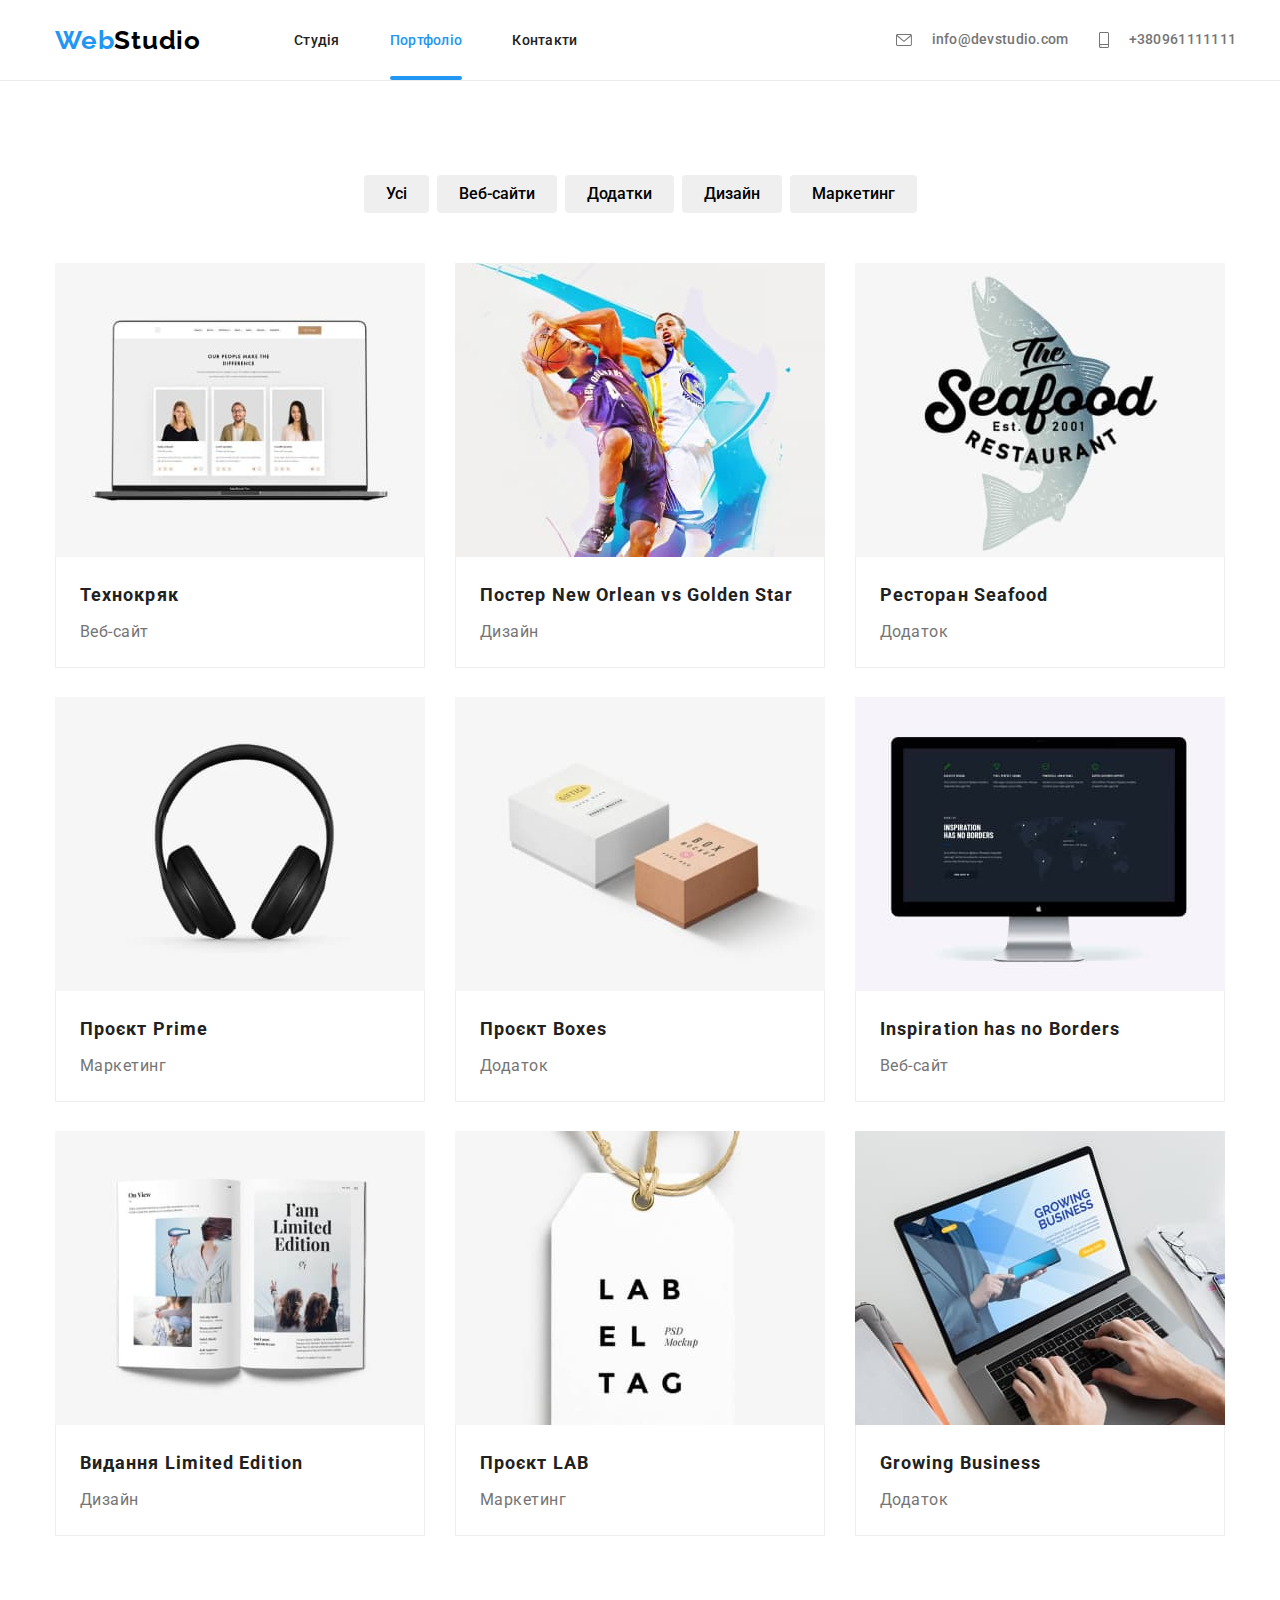
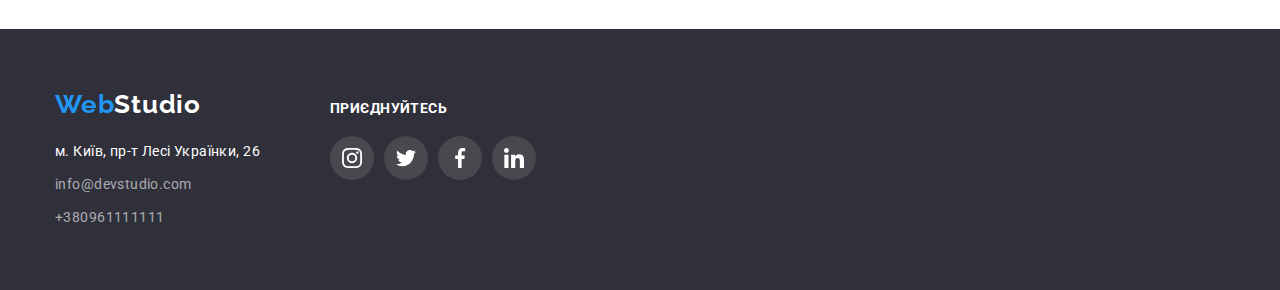
==== portfolio.html @ 07a8994a "Forms" ====
<!DOCTYPE html>
<html lang="uk">
  <head>
    <meta charset="UTF-8" />
    <meta http-equiv="X-UA-Compatible" content="IE=edge" />
    <meta name="viewport" content="width=device-width, initial-scale=1.0" />
    <title>Document</title>
    <link rel="preconnect" href="https://fonts.googleapis.com" />
    <link rel="preconnect" href="https://fonts.gstatic.com" crossorigin />
    <link
      href="https://fonts.googleapis.com/css2?family=Raleway:wght@700&family=Roboto:wght@400;500;700;900&display=swap"
      rel="stylesheet"
    />
    <link
      rel="stylesheet"
      href="https://cdnjs.cloudflare.com/ajax/libs/modern-normalize/1.1.0/modern-normalize.min.css"
    />
    <link rel="stylesheet" href="./css/styles.css" />
  </head>
  <body>
    <header class="page-header">
      <div class="container">
        <div class="page-header-container">
      <nav class="page-header-nav">
        <a href=".portfolio.html" lang="en" class="logo">
          <span class="logo-web">Web</span
          ><span class="logo-studio">Studio</span>
        </a>

        <ul class="site-nav">
          <li><a class="site-nav-st" href="./index.html">Студія</a></li>
          <li>
            <a class="site-nav-port" href="./portfolio.html">Портфоліо</a>
          </li>
          <li><a class="site-nav-contact" href="#">Контакти</a></li>
        </ul>
      </nav>

      <ul class="contact">
  <li class="email">
    <a href="" class="email-icon-link">
      <svg class="email-icon" width="16" height="12"> 
      <use href="./images/icons.svg#icon-envelope"></use>
      </svg>
      <p class="email-address">info@devstudio.com</p>
  </li>
</a>
<li class="phone">
    <a href="" class="phone-icon-link">
      <svg class="phone-icon" width="10" height="16">
      <use href="./images/icons.svg#icon-smartphone"></use>
      </svg>
      <p class="phone-number">+380961111111</p>
  </li>
</a>
</ul>
    </header>

    <main>
      <section class="buttons">
        <div class="container">
        <h1 class="visually-hidden">Приклади проектів</h1>
          <ul class="button">
            <li>
              <button class="buttons-filter" type="button">Усі</button>
            </li>
            <li>
              <button class="buttons-filter" type="button">Веб-сайти</button>
            </li>
            <li>
              <button class="buttons-filter" type="button">Додатки</button>
            </li>
            <li>
              <button class="buttons-filter" type="button">Дизайн</button>
            </li>
            <li>
              <button class="buttons-filter" type="button">Маркетинг</button>
            </li>
          </ul>

        <ul class="projects">
          <li class="project-item">
            <a href="" class="project-item-link">
            <div class="image-description"><img class="image"
              src="./images/techno.jpg"
              alt="Зображення ноутбука"
              width="370"/>
            <div class="project-description">
            <p class="project-description-text">
             Ресурс пропонує комплексні пропозиції з різним рівнем функціоналу та сервісів. Все це дозволить відвідувачу отримати вичерпні відомості про компанію чи приватну особу.
            </p>
            </div>
            </div>
            <div class="project-item-box">
            <h2 class="project-name">Технокряк</h2>
            <p class="category">Веб-сайт</p>
            </div>
            </a>
          </li>
          <li class="project-item">
            <a href="" class="project-item-link">
            <div class="image-description"><img class="image"
              src="./images/poster.jpg"
              alt="Люди грають в баскетбол"
              width="370"
            />
            <div class="project-description">
            <p>
            </p>
            </div>
            </div>
            <div class="project-item-box">
            <h2 class="project-name">Постер New Orlean vs Golden Star</h2>
            <p class="category">Дизайн</p>
            </div>
            </a>
          </li>
          <li class="project-item">
            <a href="" class="project-item-link">
            <div class="image-description"><img class="image"
              src="./images/seafood.jpg"
              alt="Емблема рибного ресторану"
              width="370"
            />
            <div class="project-description">
            <p>
            </p>
            </div>
            </div>
            <div class="project-item-box">
            <h2 class="project-name">Ресторан Seafood</h2>
            <p class="category">Додаток</p>
            </div>
            </a>
          </li>
          <li class="project-item">
            <a href="" class="project-item-link">
            <div class="image-description"><img class="image"
              src="./images/prime.jpg"
              alt="Зображення навушників"
              width="370"
            />
            <div class="project-description">
            <p>
            </p>
            </div>
            </div>
            <div class="project-item-box">
            <h2 class="project-name">Проєкт Prime</h2>
            <p class="category">Маркетинг</p>
            </div>
            </a>
          </li>
          <li class="project-item">
            <a href="" class="project-item-link">
           <div class="image-description"><img class="image"
              src="./images/boxes.jpg"
              alt="Зображення коробок"
              width="370"
            />
            <div class="project-description">
            <p>
            </p>
            </div>
            </div>
            <div class="project-item-box">
            <h2 class="project-name">Проєкт Boxes</h2>
            <p class="category">Додаток</p>
            </div>
            </a>
          </li>
          <li class="project-item">
            <a href="" class="project-item-link">
            <div class="image-description"><img class="image"
              src="./images/inspiration.jpg"
              alt="Зображення ком'ютера"
              width="370"
            />
            <div class="project-description">
            <p>
            </p>
            </div>
            </div>
            <div class="project-item-box">
            <h2 class="project-name">Inspiration has no Borders</h2>
            <p class="category">Веб-сайт</p>
            </div>
            </a>
          </li>
          <li class="project-item">
            <a href="" class="project-item-link">
           <div class="image-description"><img class="image" src="./images/le.jpg" alt="Зображення журналу" width="370" />
           <div class="project-description">
            <p>
            </p>
            </div>
           </div>
            <div class="project-item-box">
            <h2 class="project-name">Видання Limited Edition</h2>
            <p class="category">Дизайн</p>
            </div>
            </a>
          </li>
          <li class="project-item">
            <a href="" class="project-item-link">
           <div class="image-description"><img class="image" src="./images/lab.jpg" alt="Зображення тегу" width="370" />
           <div class="project-description">
            <p>
            </p>
            </div>
          </div> 
            <div class="project-item-box">
            <h2 class="project-name">Проєкт LAB</h2>
            <p class="category">Маркетинг</p>
            </div>
          </a>
          </li>
          <li class="project-item">
            <a href="" class="project-item-link">
           <div class="image-description"><img class="image"
              src="./images/gb.jpg"
              alt="Людина працює з ноутбуком"
              width="370"
            />
            <div class="project-description">
            <p>
            </p>
            </div>
            </div>
            <div class="project-item-box">
            <h2 class="project-name">Growing Business</h2>
            <p class="category">Додаток</p>
            </div>
            </a>
          </li>
        </ul>
      </section>
    </main>

    <footer class="footer">
    <div class="container footer-box">
        <div class="ag">
        <ul class="address-gen">
    <li><a href="./index.html" lang="en" class="footer-logo">
        <span class="footer-logo-web">Web</span
        ><span class="footer-logo-studio">Studio</span>
      </a>
    </li>
          <li class="footer-address-item-m">
            <a
              class="footer-address-map"
              href="https://goo.gl/maps/CPtrU1FHBa2aNyZL9"
              target="_blank"
              rel="noopener noreferrer nofollow"
              >м. Київ, пр-т Лесі Українки, 26</a
            >
          </li>
          <li class="footer-address-item-e">
            <a class="footer-address-email" href="">info@devstudio.com</a>
          </li>
          <li class="footer-address-item-p"><a class="footer-address-phone" href="">+380961111111</a></li>
        </ul>
        </div>
      </address> 
  
      <div class="sm">
      <h3 class="sm-join-header">Приєднуйтесь</h3>
      <ul class="sm-list">
  <li class="sm-item">
    <a href="" class="sm-link">
      <svg class="sm-icon" width="20" height="20"> 
      <use href="./images/icons.svg#icon-instagram-2"></use>
      </svg>
    </a>
   </li>
  <li class="sm-item">
    <a href="" class="sm-link">
      <svg class="sm-icon" width="20" height="20"> 
      <use href="./images/icons.svg#icon-twitter-1"></use>
      </svg>
    </a>
  </li>
<li class="sm-item">
    <a href="" class="sm-link">
      <svg class="sm-icon" width="20" height="20"> 
      <use href="./images/icons.svg#icon-facebook-1"></use>
      </svg>
    </a>
  </li>
  <li class="sm-item">
    <a href="" class="sm-link">
      <svg class="sm-icon" width="20" height="20"> 
      <use href="./images/icons.svg#icon-linkedin-1"></use>
      </svg>
    </a>
  </li>
      </ul>
      </div>
    </footer>
  </body>
</html>
---- css/styles.css ----
ul {
    list-style: none;
    padding: 0;
    margin: 0;
}

:root {
    --color-primary:#757575;
    --color-accent: #2196F3;
    --color-background: #FFFFFF;
}

body {
    color: var(--color-primary);
    font-size: 14px;
    background-color: var(--color-background);
    font-family: Roboto;
}

h1,
h2,
h3,
h4,
h5,
h6,
p 
ul {
    margin: 0;
}

.logo {
    text-decoration: none;
    font-family: Raleway;
    font-style: normal;
    font-weight: 700;
    font-size: 26px;
    line-height: 1.19;
    letter-spacing: 0.03em;
}

.logo-web {
    color: #2196F3;
}

.logo-studio {
    color:#000000
}

.site-nav-studio {
    position: relative;
    text-decoration: none;
    font-weight: 500;
    font-size: 14px;
    line-height: 1.14;
    color: #2196F3;
    letter-spacing: 0.02em;
    padding-bottom: 32px;
}

.site-nav-studio::after {
    position: absolute;
    display: block;
    width: 100%;
    height: 4px;
    background-color: currentColor;
    content: "";
    border-radius: 2px;
    bottom: 0;
}

.site-nav-portfolio:hover,
.portfolio-link:focus {
    color: #2196F3;
}

.site-nav-contact:hover,
.site-nav-contact:focus {
    color: #2196F3;
}

.site-nav-portfolio:focus {
    color: #2196F3;
}

.site-nav-studio:focus {
    color: #2196F3;
}

.site-nav-st:focus {
color: #2196F3;
}

.site-nav-portfolio {
    text-decoration: none;
    font-weight: 500;
    font-size: 14px;
    line-height: 1.14px;
    color: #212121;
    letter-spacing: 0.02em;
    padding-bottom: 32px;
}

.site-nav-contact {
    text-decoration: none;
    font-weight: 500;
    font-size: 14px;
    line-height: 1.14px;
    color: #212121;
    letter-spacing: 0.02em;
}

.contact-email:hover,
.contact-email:focus {
    color:#2196F3;
}

.contact-email {
    text-decoration: none;
    font-weight: 500;
    font-size: 14px;
    line-height: 1.14;
    color: #757575;
    letter-spacing: 0.02em;
}

.contact-phone:hover,
.contact-phone:focus {
    color: #2196F3;
}

.contact-phone {
    text-decoration: none;
    font-weight: 500;
    font-size: 14px;
    line-height: 1.14;
    color: #757575;
    letter-spacing: 0.02em;
}

.main {
    background-color: #2F303A;
}

.main-header {
    font-style: normal;
    font-weight: 900;
    font-size: 44px;
    line-height: 1.36;
    text-align: center;
    letter-spacing: 0.06em;
    text-transform: uppercase;
    color: #FFFFFF;
}
.main-button {    
    background-color: #2196F3;
    font-family: Roboto;
    font-weight: 700;
    font-size: 16px;
    line-height: 1.88;
    display: flex;
    align-items: center;
    text-align: center;
    color: #FFFFFF;
    cursor: pointer;
    letter-spacing: 0.06em;
    transition-property: background-color, color, box-shadow;
    transition-duration: 250ms;
    transition-timing-function: cubic-bezier(0.4, 0, 0.2, 1);
}

.main-button:hover {
    background-color: #FFFFFF;
    color: var(--color-accent);
    box-shadow: 0px 4px 4px rgba(0, 0, 0, 0.15);
}

.advantages-title {
    font-weight: 700;
    font-size: 14px;
    line-height: 1.14;
    text-transform: uppercase;
    color: #212121;
    letter-spacing: 0.03em;
}

.advantages-text {
    font-size: 14px;
    line-height: 1.71;
    color: #757575;
    letter-spacing: 0.03em;
}

.services {
    font-weight: 700;
    font-size: 36px;
    line-height: 1.17;
    color: #212121;
    letter-spacing: 0.03em;
}

.team {
    background-color: #F5F4FA;
}

.team-header {
    font-weight: 700;
    font-size: 36px;
    line-height: 1.17;
    color: #212121;
    letter-spacing: 0.03em;
}

.team-member {
    font-weight: 500;
    font-size: 16px;
    line-height: 1.19;
    color: #212121;
    letter-spacing: 0.03em;
}

.team-resp {
    font-size: 16px;
    line-height: 1.19;
    color: #757575;
    letter-spacing: 0.03em;
}

.footer {
    background-color: #2F303A;
}

.footer-logo-web {
    font-family: Raleway;
    font-weight: 700;
    font-size: 26px;
    line-height: 1.19;
    color: #2196F3;
    letter-spacing: 0.03em;
}

.footer-logo-studio {
    font-family: Raleway;
    font-weight: 700;
    font-size: 26px;
    line-height: 1.19;
    color: #FFFFFF;
    letter-spacing: 0.03em;
}

.footer-address-map:hover,
.footer-address-map:focus {
    color: #2196F3;
}

.footer-address-map {
    text-decoration: none;
    font-size: 14px;
    font-style: normal;
    line-height: 1.71;
    color: #FFFFFF;
    letter-spacing: 0.03em;
}

.footer-address-email:hover,
.footer-address-email:focus {
    color: #2196F3;
}

.footer-address-email {
    text-decoration: none;
    font-size: 14px;
    font-style: normal;
    line-height: 1.71;
    color: rgba(255, 255, 255, 0.6);
    letter-spacing: 0.03em;
}

.footer-address-phone:hover,
.footer-address-phone:focus {
    color: #2196F3;
}

.footer-address-phone {
    text-decoration: none;
    font-style: normal;
    font-size: 14px;
    line-height: 1.71;
    color: rgba(255, 255, 255, 0.6);
    letter-spacing: 0.03em;
}

.site-nav-st:hover,
.studio-link:focus {
    color: #2196F3;
}

.site-nav-st {
    text-decoration: none;
    font-weight: 500;
    font-size: 14px;
    line-height: 1.14px;
    color: #212121;
    letter-spacing: 0.02em;
}

.site-nav-port {
    position: relative;
    text-decoration: none;
    font-weight: 500;
    font-size: 14px;
    line-height: 1.14px;
    color: #2196F3;
    letter-spacing: 0.02em;
    padding-bottom: 32px;
   }

.site-nav-port::after {
    position: absolute;
    display: block;
    width: 100%;
    height: 4px;
    background-color: currentColor;
    content: "";
    border-radius: 2px;
    bottom: 0;
   }

.project-name {
    font-weight: 700;
    font-size: 18px;
    line-height: 2;
    color: #212121;
    letter-spacing: 0.06em;
}

.category {
    font-size: 16px;
    line-height: 1.88;
    color: #757575;
    letter-spacing: 0.03em;
}

.visually-hidden {
    position: absolute;
    white-space: nowrap;
    width: 1px;
    height: 1px;
    overflow: hidden;
    border: 0;
    padding: 0;
    clip: rect(0 0 0 0);
    clip-path: inset(50%);
    margin: -1px;
}

.page-header {
    border-bottom: 1px solid #ECECEC
}

.page-header-container {
    display: flex;
    align-items: center;
    /* padding-top: 24px;
    padding-bottom: 25px; */
}

.page-header-nav {
    display: flex;
    align-items: center;
    justify-content: space-between;
    flex-grow: 1;
}

.site-nav {
    display: flex;
    align-items: center;
    justify-content: space-between;
    gap: 50px;
    margin-left: 93px;
    padding-top: 32px;
    padding-bottom: 32px;
}

.contact {
    display: flex;
    align-items: center;
    justify-content: space-between;
    /* gap: 50px; */
    margin-left: 344px;
    padding-left: 0;
    /* padding-top: 32px;
    padding-bottom: 32px; */
}

.contact-email {
    margin-left: 10px;
}

.phone {
    margin-left: 30px;
}

.contact-phone {
    margin-left: 10px;
}

.main {
    display: flex;
    align-items: center;
    border: 1px solid #000000;
    justify-content: center;
    padding-top: 200px;
    padding-bottom: 200px;
}

.main-header {
    display: flex;
    max-width: 696px;
    text-align: center;
    margin: 0 auto;
}

.main-button {
    display:flex;
    margin: 0 auto;
    padding: 10px 32px;
    border-radius: 4px;
    border: transparent;
    margin-top: 30px;
}

.container {
    width: 1200px;
    padding: 0 15px;
    margin: 0 auto;
}

.advantages {
    padding-top: 94px;
    padding-bottom: 94px;
}

.advantages-list {
    display: flex;
    gap: 30px;
}

.advantages-item {
    width: 270px;
}

.advantages-text {
    padding-top: 0;
    padding-bottom: 0;
    margin-top: 0;
    margin-bottom: 0;
}

.advantages-title {
    margin-bottom: 10px;
}

.p {
    margin-top: 0;
    margin-bottom: 0;
}

.services {
    text-align: center;
    border-radius: nullpx;
    margin-bottom: 50px;
}

.services-list {
    padding-bottom: 94px;
}

.services-list-container {
    display: flex;
    justify-content: center;
    gap: 30px;
}

.team {
    padding-top: 94px;
    padding-bottom: 94px;
}

.team-header {
    text-align: center;
    border-radius: nullpx;
    margin-bottom: 50px;
}

.team-cards {
    display: flex;
    align-items: center;
    gap: 30px;
    justify-content: center;
}

.team-member-intro {
    padding-top: 30px;
}

.team-member {
    text-align: center;
}

.team-resp {
    text-align: center;
    margin-top: 10px;
    margin-bottom: 0;
}

.team-cards-item {
    background-color: #FFFFFF;
    box-shadow: 0px 1px 3px rgba(0, 0, 0, 0.12), 0px 1px 1px rgba(0, 0, 0, 0.14), 0px 2px 1px rgba(0, 0, 0, 0.2);
    border-radius: 0px 0px 4px 4px;
    flex-basis: calc((100% - 3 * 30) / 4);
}

.footer {
    /* align-items: center; */
    padding-top: 60px;
    padding-bottom: 60px;
}

.footer-logo {
    text-decoration: none;
}

.footer-address {
    margin-top: 20px;
}

.footer-address-item-m, .footer-address-item-e {
    margin-bottom: 9px;
}

.buttons {
    padding-top: 94px;
}

.button {
    display:flex;
    justify-content: center;
    gap: 8px;
}

.buttons-filter:hover {
    background-color: #2196F3;
    color:#FFFFFF;
    box-shadow: 0px 3px 1px rgba(0, 0, 0, 0.1), 0px 1px 2px rgba(0, 0, 0, 0.08), 0px 2px 2px rgba(0, 0, 0, 0.12);
    filter: drop-shadow(0px 4px 4px rgba(0, 0, 0, 0.25));
}

.buttons-filter:focus {
    background-color: #2196F3;
    color:#FFFFFF;
}

.buttons-filter {
    border: transparent;
    top: 174px;
    border-radius: 4px;
    padding: 6px 22px;
    cursor: pointer;
    font-weight: 500;
    font-style: normal;
    font-size: 16px;
    line-height: 26px;
    font-family: 'Roboto';
    border: transparent;
}

.projects {
    display: flex;
    flex-wrap: wrap;
    gap: 30px;
    justify-content: center;
    margin-top: 50px; 
    margin-bottom: 0;
    padding-bottom: 94px;
}

.project-item {
    position: relative;
    background: #FFFFFF;
    height: 404px;
    width: 370px;
    border-radius: 0px;
    /* overflow: hidden; */
}

.project-description {
    position: absolute;
    top: 0;
    left: 0;
    width: 100%;
    height: 294px;
    background-color: rgba(33, 150, 243, 0.9);
    padding-top: 63px;
    padding-right: 24px;
    padding-bottom: 63px;
    padding-left: 24px;
    font-family: 'Roboto';
    font-weight: 400;
    font-size: 18px;
    line-height: 28px;
    letter-spacing: 0.03em;
    color: #FFFFFF;
    transform: translateY(100%);
    transition: transform 250ms cubic-bezier(0.4, 0, 0.2, 1), opacity 250ms cubic-bezier(0.4, 0, 0.2, 1);
    opacity: 0;
}

.image-description {
    position: relative;
    overflow: hidden;
}

.project-description-text {
    margin: 0;
}

.project-item-link:hover .project-description {
    transform: translateY(0);
    opacity: 1;
}

.project-item-box {
    border-left: 1px solid #EEEEEE;
    border-right: 1px solid #EEEEEE;
    border-bottom: 1px solid #EEEEEE;
    padding-top: 20px;
    padding-right: 24px;
    padding-bottom: 20px;
    padding-left: 24px;
    overflow: hidden;
}

.category {
    margin-top: 4px;
    margin-bottom: 0;
}

.image {
    display: block;
    max-width: 100%;
    height: auto;
}

.main.bg {
    max-width: 1600px;
    height: 600px;
    margin-left: auto;
    margin-right: auto;
    background-image: linear-gradient( to right, rgba(47, 48, 58, 0.4), rgba(47, 48, 58, 0.4) ), url(../images/hero.jpg);
}

.ad1, .ad2, .ad3, .ad4 {
    background-color: #F5F4FA;
    width: 270px;
    height: 120px;
    display: flex;
    align-items: center;
    justify-content: center;
    border-radius: 4px;
}

.advantages-title {
    margin-top: 30px;
}

.net-list {
    display: flex;
    justify-content: center;
    gap: 10px;
    margin-top: 16px;
    margin-bottom: 30px;
}

.net-link {
    width: 44px;
    height: 44px;
    border-radius: 50%;
    display: flex;
    align-items: center;
    justify-content: center;
} 

.net-link:hover,
.net-link:focus {
    background-color: #2196F3;
}

.net-link:hover .net-icon {
    fill: #FFFFFF;
}

.net-link:focus .net-icon {
    fill: #FFFFFF;
}

.net-icon {
    fill: #afb1b8;
}

.net-icon:hover,
.net-icon:focus {
    fill: #FFFFFF;
}

.clients {
    padding-top: 94px;
    padding-bottom: 94px;
}

.clients-header {
    font-family: 'Roboto';
    font-style: normal;
    font-weight: 700;
    font-size: 36px;
    line-height: 42px;
    text-align: center;
    letter-spacing: 0.03em;
     color: #212121;
}

.clients-header {
    margin-bottom: 50px;
}

.clients-list {
    display: flex;
    gap: 30px;
}

.clients-items {
  width: calc((100% - 150px) / 6);
}

.clients-link {
    width: 170px;
    height: 92px;
    border: 1px solid #AFB1B8;
    border-radius: 5px;
    display: flex;
    align-items: center;
    justify-content: center;
    border-radius: 5px;
}

.clients-icon {
    fill: #afb1b8;
}

.clients-link:hover,
.clients-link:focus {
    border: 1px solid #2196F3;
}

.clients-icon:hover,
.clients-icon:focus {
    fill: #2196F3;
}

.clients-link:hover .clients-icon {
    fill: #2196F3;
}

.clients-link:focus .clients-icon {
    fill: #2196F3;
}

.sm-list {
    display: flex;
    justify-content: center;
    gap: 10px;
}

.sm-link {
    width: 44px;
    height: 44px;
    border-radius: 50%;
    display: flex;
    align-items: center;
    justify-content: center;
    background-color: #48484F;
}

.sm-link:hover,
.sm-link:focus {
    background-color: #2196F3;
    box-shadow: 0px 4px 4px 0px #00000040;
    fill: #FFFFFF;
}

.sm-link:hover .sm-icon {
    fill: #FFFFFF;
}

.sm-icon {
    fill: #FFFFFF;
}

.sm-join-header {
    font-family: 'Roboto';
    font-style: normal;
    font-weight: 700;
    font-size: 14px;
    line-height: 16px;
    letter-spacing: 0.03em;
    text-transform: uppercase;
    color: #FFFFFF;
}

.address-sm {
    display: flex;
}

.email-icon-link, .phone-icon-link {
    display: flex;
    justify-content: center;
    align-items: center;
    gap: 10px;
}

.email-address, .phone-number {
    font-weight: 500;
    font-size: 14px;
    line-height: 1.14;
    letter-spacing: 0.02em;
    color: #757575;
    padding-left: 10px;
    margin-top: 0;
    margin-bottom: 0;
    fill: currentColor;
}

.email-address:hover,
.email-address:focus {
    color: #2196F3;
}

.email:hover,
.email:focus {
    color: #2196F3;
    fill: #2196F3;
}

.phone-number:hover,
.phone-number:focus {
    color: #2196F3;
}

.phone:hover,
.phone:focus {
    color: #2196F3;
    fill: #2196F3;
}

.email-icon-link:hover,
.email-icon-link:focus {
    color: #2196F3;
    fill: #2196F3;
}

.phone-icon-link:hover,
.phone-icon-link:focus {
    color: #2196F3;
    fill: #2196F3;
}

.email-icon:focus,
.email-icon:hover {
    fill: #2196F3;
}

.phone-icon:focus,
.phone-icon:hover {
    fill: #2196F3;
}

.email-icon-link, .phone-icon-link {
    text-decoration: none;
}

.contact {
    display: flex;
    margin-left: 318px;
    margin-right: 215px;
    padding-top: 0px;
    padding-bottom: 0px;
    padding-inline-start: 0px;
}

.email {
    gap: 30px;
}

.footer-address {
    display: flex;
}

.sm {
    margin-left: 70px;
    /* display: block; */
    display: inline-block;
}

.sm-join-header {
    padding-bottom: 20px;
}

.email-icon-link, .phone-icon-link {
    fill: #757575;
}

.email, .phone {
    display: flex;
}

.project-item-link:hover,
.project-item-link:focus {
    box-shadow: 0px 1px 1px rgba(0, 0, 0, 0.12), 0px 4px 4px rgba(0, 0, 0, 0.06), 1px 4px 6px rgba(0, 0, 0, 0.16);
}

.project-item-link {
    display: block;
    text-decoration: none;
}

.footer {
    display: flex;
}

.address-gen {
    display: block;
}

.ag {
    display: flex;
}

.footer-address-item-m {
    margin-top: 20px;
}

.footer-box {
    display: flex;
    align-items: baseline;
}

.backdrop {
    position: fixed;
    width: 100%;
    height: 100%;
    left: 0;
    top: 0;
    z-index: 1;
    background-color: rgba(0, 0, 0, 0.2);
    transition-property: opacity, visibility; 
    transition-duration: 250ms;
    transition-timing-function: cubic-bezier(0.4, 0, 0.2, 1);
}

.modal {
    position:absolute;
    /* display: flex; */
    top: 50%;
    left: 50%;
    transform: translate(-50%, -50%);
    width: 528px;
    height: 581px;
    background: #FFFFFF;
    box-shadow: 0px 1px 3px rgba(0, 0, 0, 0.12), 0px 1px 1px rgba(0, 0, 0, 0.14), 0px 2px 1px rgba(0, 0, 0, 0.2);
    border-radius: 4px;
    animation-name: scale;
    animation-duration: 1000ms;
    padding-left: 40px;
}

@keyframes scale {
    0% {
        transform: scale(1);
    }

    50% {
        transform: scale(3);
    }

    100% {
        transform: scale(2);
    }
}

.is-hidden {
    opacity: 0;
    visibility: hidden;
    pointer-events: none;
}

.modal-close-button {
    position: absolute;
    display: flex;
    align-items: center;
    justify-content: center;
    background-color: #FFFFFF;
    width: 30px;
    height: 30px;
    /* left: 544px; */
    border-radius: 50%;
    background: #FFFFFF;
    border: 1px solid rgba(0, 0, 0, 0.1);
    top: 8px;
    right: 8px;
    cursor: pointer;
    transition-duration: 250ms;
    transition-timing-function: cubic-bezier(0.4, 0, 0.2, 1);
}

.close-button-icon:hover,
.close-button-icon:focus {
    fill: #2196F3;
}

.site-nav-studio, .site-nav-port, .site-nav-contact, .site-nav-portfolio {
    transition-property: color;
    transition-duration: 250ms;
    transition-timing-function: cubic-bezier(0.4, 0, 0.2, 1);
}

.email-icon-link .email-address, .phone-icon-link .phone-number {
    transition-property: color, fill;
    transition-duration: 250ms; 
    transition-timing-function: cubic-bezier(0.4, 0, 0.2, 1);
}

.net-link, .clients-link, .sm-link, .buttons-filter {
    transition-property: background-color, color, fill;
    transition-duration: 250ms;
    transition-timing-function: cubic-bezier(0.4, 0, 0.2, 1);
}

.clients-icon, .net-icon {
    transition-property: background-color, color, fill;
    transition-duration: 250ms;
    transition-timing-function: cubic-bezier(0.4, 0, 0.2, 1);
}

.footer-address-map, .footer-address-email, .footer-address-phone {
    transition-property: color;
    transition-duration: 250ms;
    transition-timing-function: cubic-bezier(0.4, 0, 0.2, 1);
}

.site-nav-st {
    transition-property: color;
    transition-duration: 250ms;
    transition-timing-function: cubic-bezier(0.4, 0, 0.2, 1);
}

.email-icon-link, .phone-icon-link {
    transition-property: color, fill;
    transition-duration: 250ms;
    transition-timing-function: cubic-bezier(0.4, 0, 0.2, 1);
}

.services-list-container-item {
    position: relative;
}

.services-names-1, .services-names-2, .services-names-3 {
    position: absolute;
    display: flex;
    justify-content: center;
    background-color: rgba(47, 48, 58, 0.8);
    width: 370px;
    height: 70px;
    bottom: 0;
    margin-bottom: 0;
}

.services-names-1, .services-names-2, .services-names-3 {
    display: flex;
    justify-content: center;
    align-items: center;
    font-family: 'Roboto';
    font-weight: 700;
    font-size: 14px;
    line-height: 1.14px;
    text-align: center;
    letter-spacing: 0.03em;
    text-transform: uppercase;
    color: #FFFFFF;
}

.modal-header {
    font-family: 'Roboto';
    font-style: normal;
    font-weight: 700;
    font-size: 20px;
    line-height: 1.6;
    letter-spacing: 0.03em;
    color: #212121;
    height: 23px;
    width: 448px;
    left: 576px;
    top: 261px;
    border-radius: nullpx;
    padding-left: 0;
}

.modal-header {
    display: flex;
    text-align: center;
    justify-content: center;
    margin-top: 40px;
    /* margin-left: 40px; */
    margin-right: 40px;
}

.form-label {
    display: block;
    margin-top: 12px;
    font-family: 'Roboto';
    font-style: normal;
    font-weight: 400;
    font-size: 12px;
    line-height: 1.17;
    letter-spacing: 0.01em;
    color: #757575;
}

.form-control {
    position: relative;
}

.form-control:focus-within .form-icon {
    fill: var(--color-accent);
}

.form-input {
    width: 448px;
    height: 40px;
    padding: 12px 12px 12px 32px;
    margin-top: 4px;
    border: 1px solid rgba(33, 33, 33, 0.2);
    border-radius: 4px;
    outline: none;
}

.form-input:focus{
    border: 1px solid #2196F3;
}

.form-icon {
    position: absolute;
    top: 50%;
    left: 12px;
    transform: translateY(-50%);
}

.form-textarea {
    width: 448px;
    height: 120px;
    left: 576px;
    top: 519px;
    border: 1px solid rgba(33, 33, 33, 0.2);
    border-radius: 4px;
    margin-top: 4px;
    padding-top: 12px;
    padding-left: 16px;
    font-family: 'Roboto';
    font-style: normal;
    font-weight: 400;
    font-size: 12px;
    line-height: 1.67;
    letter-spacing: 0.01em;
    color: rgba(117, 117, 117, 0.5);
    margin-bottom: 20px;
}

.checkbox-terms {
    display: flex;
    text-align: center;
    align-items: center;
}

.checkbox-label {
    font-family: 'Roboto';
    font-style: normal;
    font-weight: 400;
    font-size: 14px;
    line-height: 1.7;
    letter-spacing: 0.03em;
    color: #757575;
}

.terms-link {
    color: #2196F3;
}

.checkbox-input {
    appearance: none;
}

.checkbox-label {
    position: relative;
    padding-left: 24px;
    margin-left: 12px;
    display: flex;
    text-align: center;
    justify-content: center;
    align-items: center;
}

.checkbox-label::before {
    position: absolute;
    top: 0;
    left: 0;
    width: 16px;
    height: 15px;
    border: 2px solid #212121;
    border-radius: 2px;
    content: '';
}

.checkbox-label::after {
    position: absolute;
    top: 0;
    left: 0;
    width: 16px;
    height: 15px;
    border: transparent;
    border-radius: 2px;
    background-color: #2196F3;
    background-image: url(../images/tick.svg);
    background-repeat: no-repeat;
    background-position: 50% 50%;
    opacity: 0;
    content: '';
}

.checkbox-input:checked + .checkbox-label::after {
opacity: 1;
}

.form-button {
    width: 200px;
    height: 50px;
    left: 700px;
    top: 713px;
    background: #188CE8;
    border-radius: 4px;
    border: transparent;
    display: flex;
    align-items: center;
    text-align: center;
    justify-content: center;
    font-family: 'Roboto';
    font-style: normal;
    font-weight: 700;
    font-size: 16px;
    line-height: 1.87;
    color: #FFFFFF;
    cursor: pointer;
    letter-spacing: 0.06em;
    transition-property: background-color, color, box-shadow;
    transition-duration: 250ms;
    transition-timing-function: cubic-bezier(0.4, 0, 0.2, 1);
    margin-left: 125px;
    margin-top: 30px;
    margin-bottom: 40px;
}
   
.form-button:hover,
.form-button:focus {
    box-shadow: 0px 4px 4px rgba(0, 0, 0, 0.15);
}
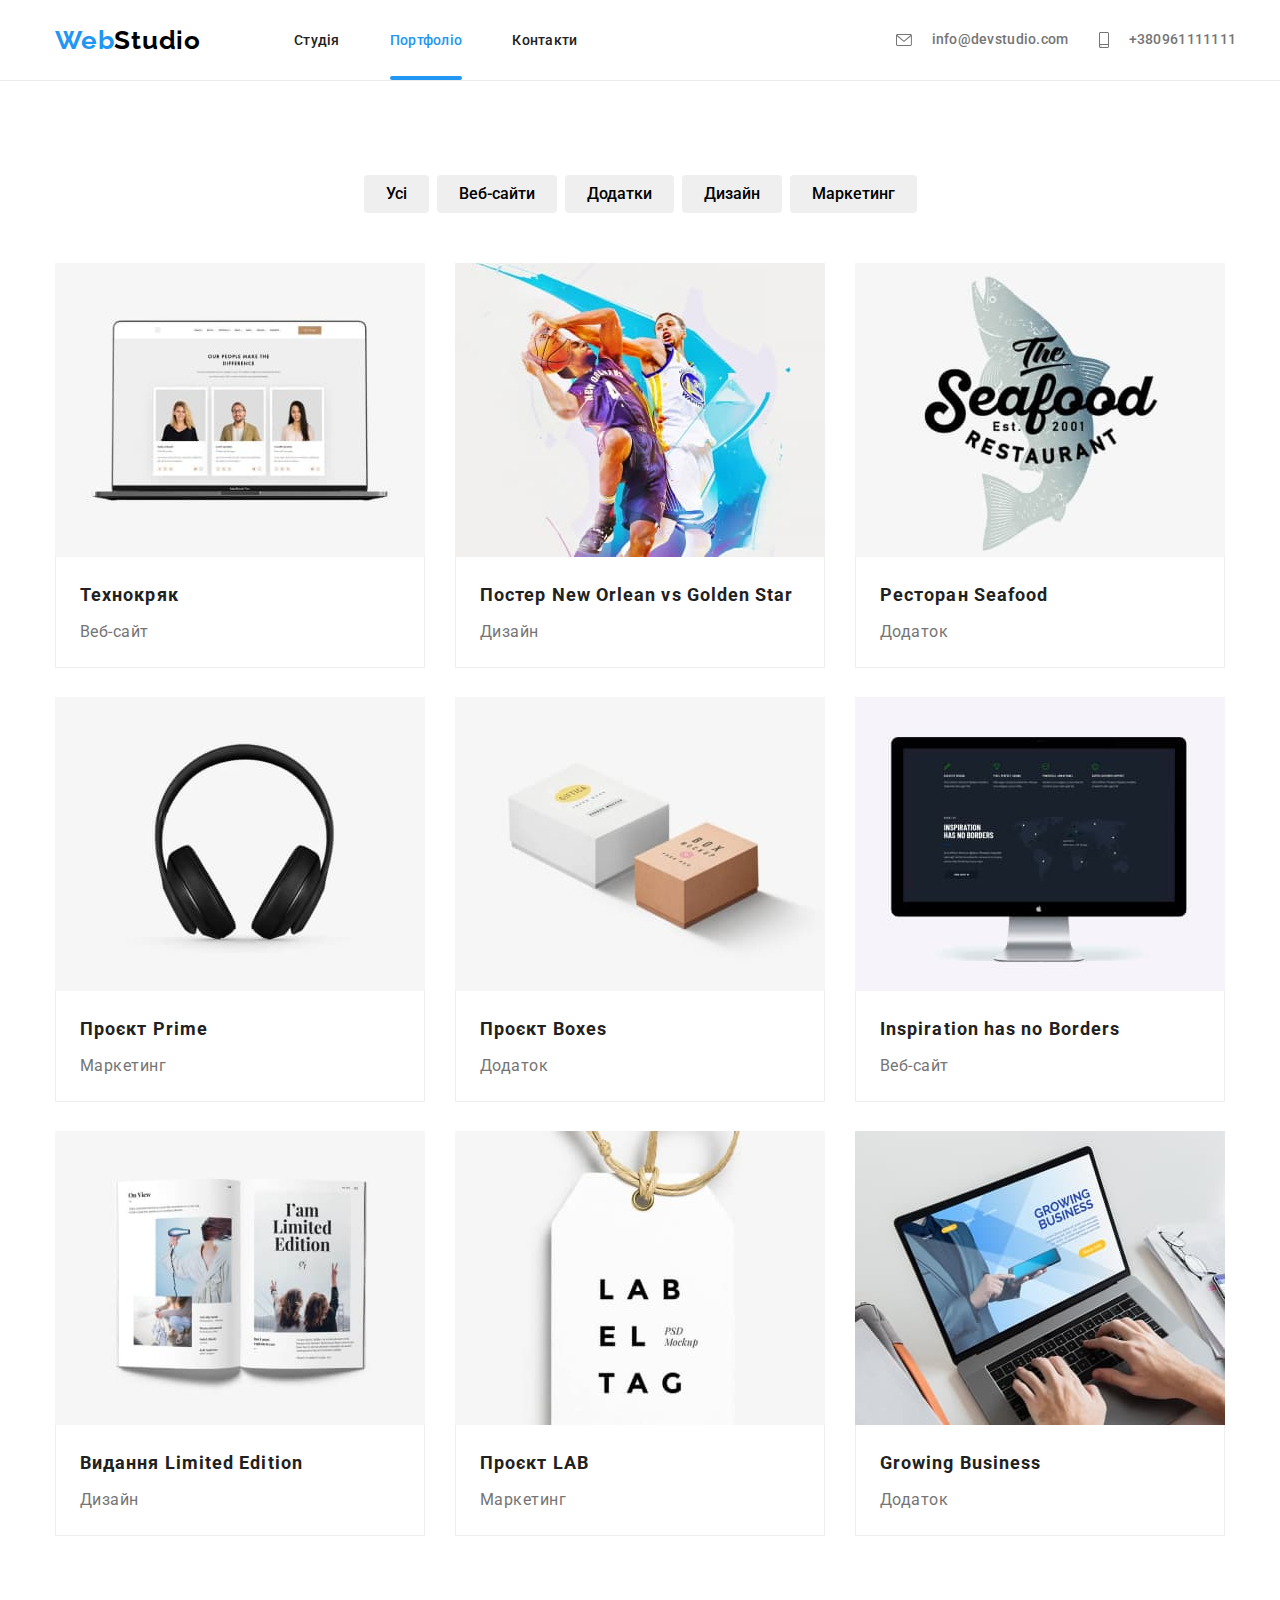
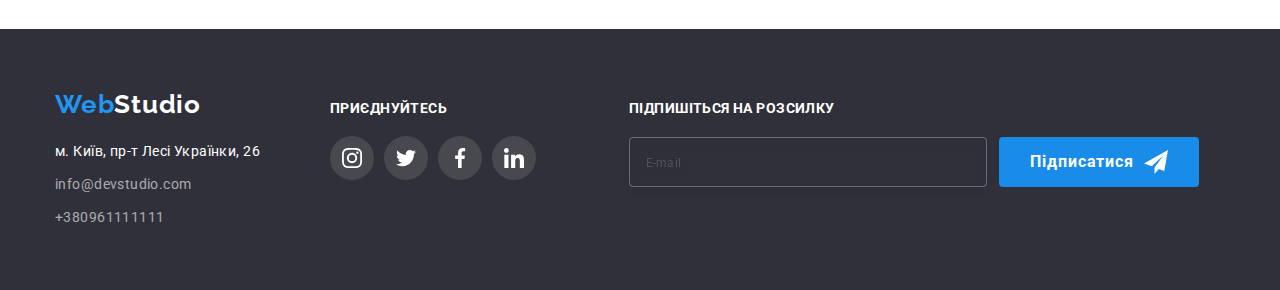
==== commit 655d4c69: "Added form and button in footer" ====
--- a/portfolio.html
+++ b/portfolio.html
@@ -296,6 +296,24 @@
   </li>
       </ul>
       </div>
+
+      <div class="mailing">
+      <h3 class="mailing-header">Підпишіться на розсилку</h3>
+        
+      <div class="form-mailing-footer"><textarea class="form-textarea-footer" 
+      id="person-email" 
+      name="person-email" 
+      placeholder="E-mail"
+      ></textarea>
+
+      <button class="form-button footer-button" type="submit">Підписатися
+        <svg class="form-button-icon" width="24" height="24"> 
+        <use href="./images/icons.svg#icon-icon-send"></use>
+        </svg>
+      </button>
+      </div>
+      </div>
+
     </footer>
   </body>
 </html>
--- a/css/styles.css
+++ b/css/styles.css
@@ -1021,8 +1021,11 @@
     transition-timing-function: cubic-bezier(0.4, 0, 0.2, 1);
 }
 
-.close-button-icon:hover,
-.close-button-icon:focus {
+.modal-close-button:focus .close-button-icon {
+    fill: #2196F3;
+}
+
+.modal-close-button:hover .close-button-icon {
     fill: #2196F3;
 }
 
@@ -1118,8 +1121,8 @@
     text-align: center;
     justify-content: center;
     margin-top: 40px;
-    /* margin-left: 40px; */
     margin-right: 40px;
+    padding-top: 0px;
 }
 
 .form-label {
@@ -1173,6 +1176,11 @@
     margin-top: 4px;
     padding-top: 12px;
     padding-left: 16px;
+    margin-bottom: 20px;
+    resize: none;
+}
+
+::placeholder {
     font-family: 'Roboto';
     font-style: normal;
     font-weight: 400;
@@ -1180,13 +1188,13 @@
     line-height: 1.67;
     letter-spacing: 0.01em;
     color: rgba(117, 117, 117, 0.5);
-    margin-bottom: 20px;
 }
 
 .checkbox-terms {
     display: flex;
     text-align: center;
     align-items: center;
+    margin-bottom: 30px;
 }
 
 .checkbox-label {
@@ -1201,6 +1209,7 @@
 
 .terms-link {
     color: #2196F3;
+    padding-left: 3px;
 }
 
 .checkbox-input {
@@ -1222,9 +1231,10 @@
     top: 0;
     left: 0;
     width: 16px;
-    height: 15px;
+    height: 16px;
     border: 2px solid #212121;
     border-radius: 2px;
+    margin: 2px;
     content: '';
 }
 
@@ -1233,13 +1243,14 @@
     top: 0;
     left: 0;
     width: 16px;
-    height: 15px;
+    height: 16px;
     border: transparent;
     border-radius: 2px;
     background-color: #2196F3;
     background-image: url(../images/tick.svg);
     background-repeat: no-repeat;
     background-position: 50% 50%;
+    margin: 2px;
     opacity: 0;
     content: '';
 }
@@ -1272,7 +1283,6 @@
     transition-duration: 250ms;
     transition-timing-function: cubic-bezier(0.4, 0, 0.2, 1);
     margin-left: 125px;
-    margin-top: 30px;
     margin-bottom: 40px;
 }
    
@@ -1280,3 +1290,47 @@
 .form-button:focus {
     box-shadow: 0px 4px 4px rgba(0, 0, 0, 0.15);
 }
+
+.mailing-header {
+    font-family: 'Roboto';
+    font-style: normal;
+    font-weight: 700;
+    font-size: 14px;
+    line-height: 1.14;
+    letter-spacing: 0.03em;
+    text-transform: uppercase;
+    color: #FFFFFF;
+    margin-bottom: 20px;
+}
+
+.form-textarea-footer {
+    width: 358px;
+    height: 50px;
+    border: 1px solid rgba(255, 255, 255, 0.3);
+    filter: drop-shadow(0px 4px 4px rgba(0, 0, 0, 0.15));
+    border-radius: 4px;
+    background-color: transparent;
+    padding-left: 16px;
+    padding-top: 15px;
+    padding-bottom: 15px;
+    resize: none;
+    overflow: hidden;
+}
+
+.form-button-icon {
+    margin-left: 10px;
+}
+
+.mailing {
+    margin-left: 93px;
+} 
+
+.footer-button {
+    display: flex;
+    justify-content: center;
+    margin-left: 12px;
+}
+
+.form-mailing-footer {
+    display: flex;
+}